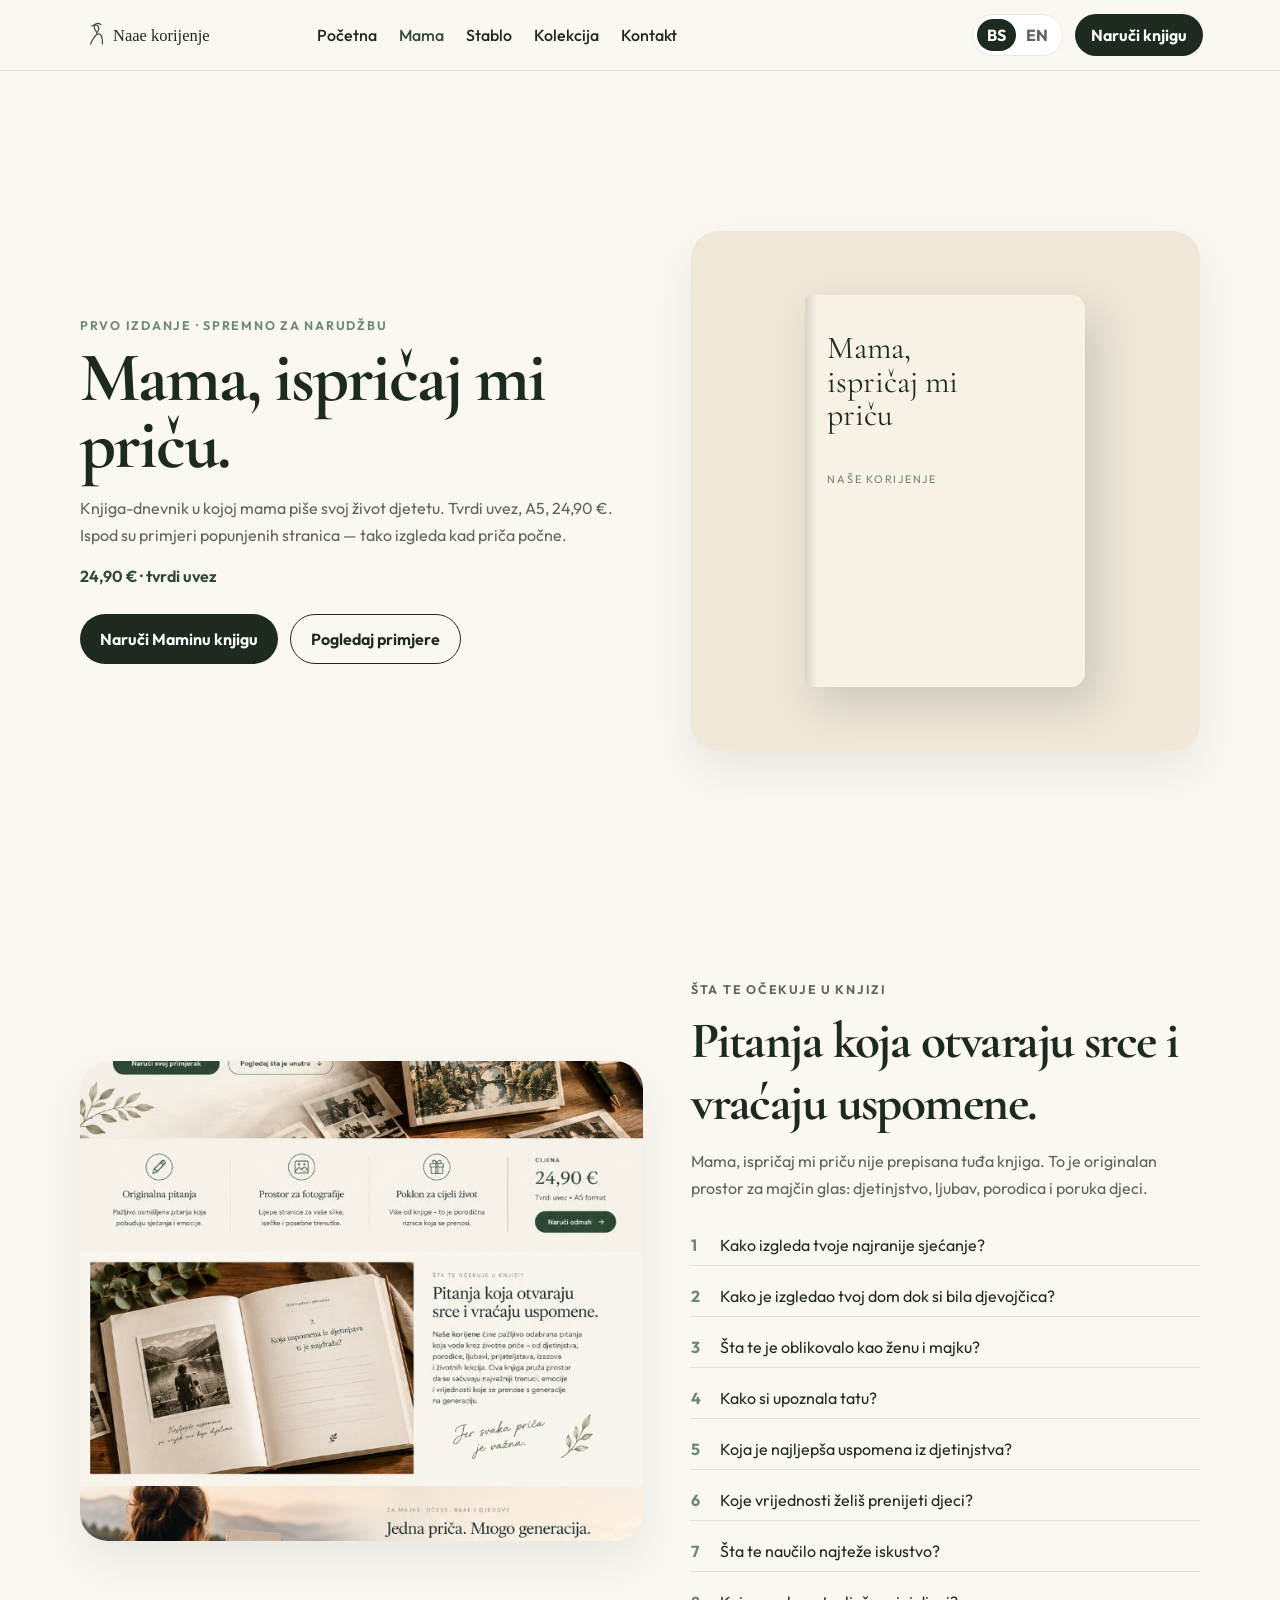
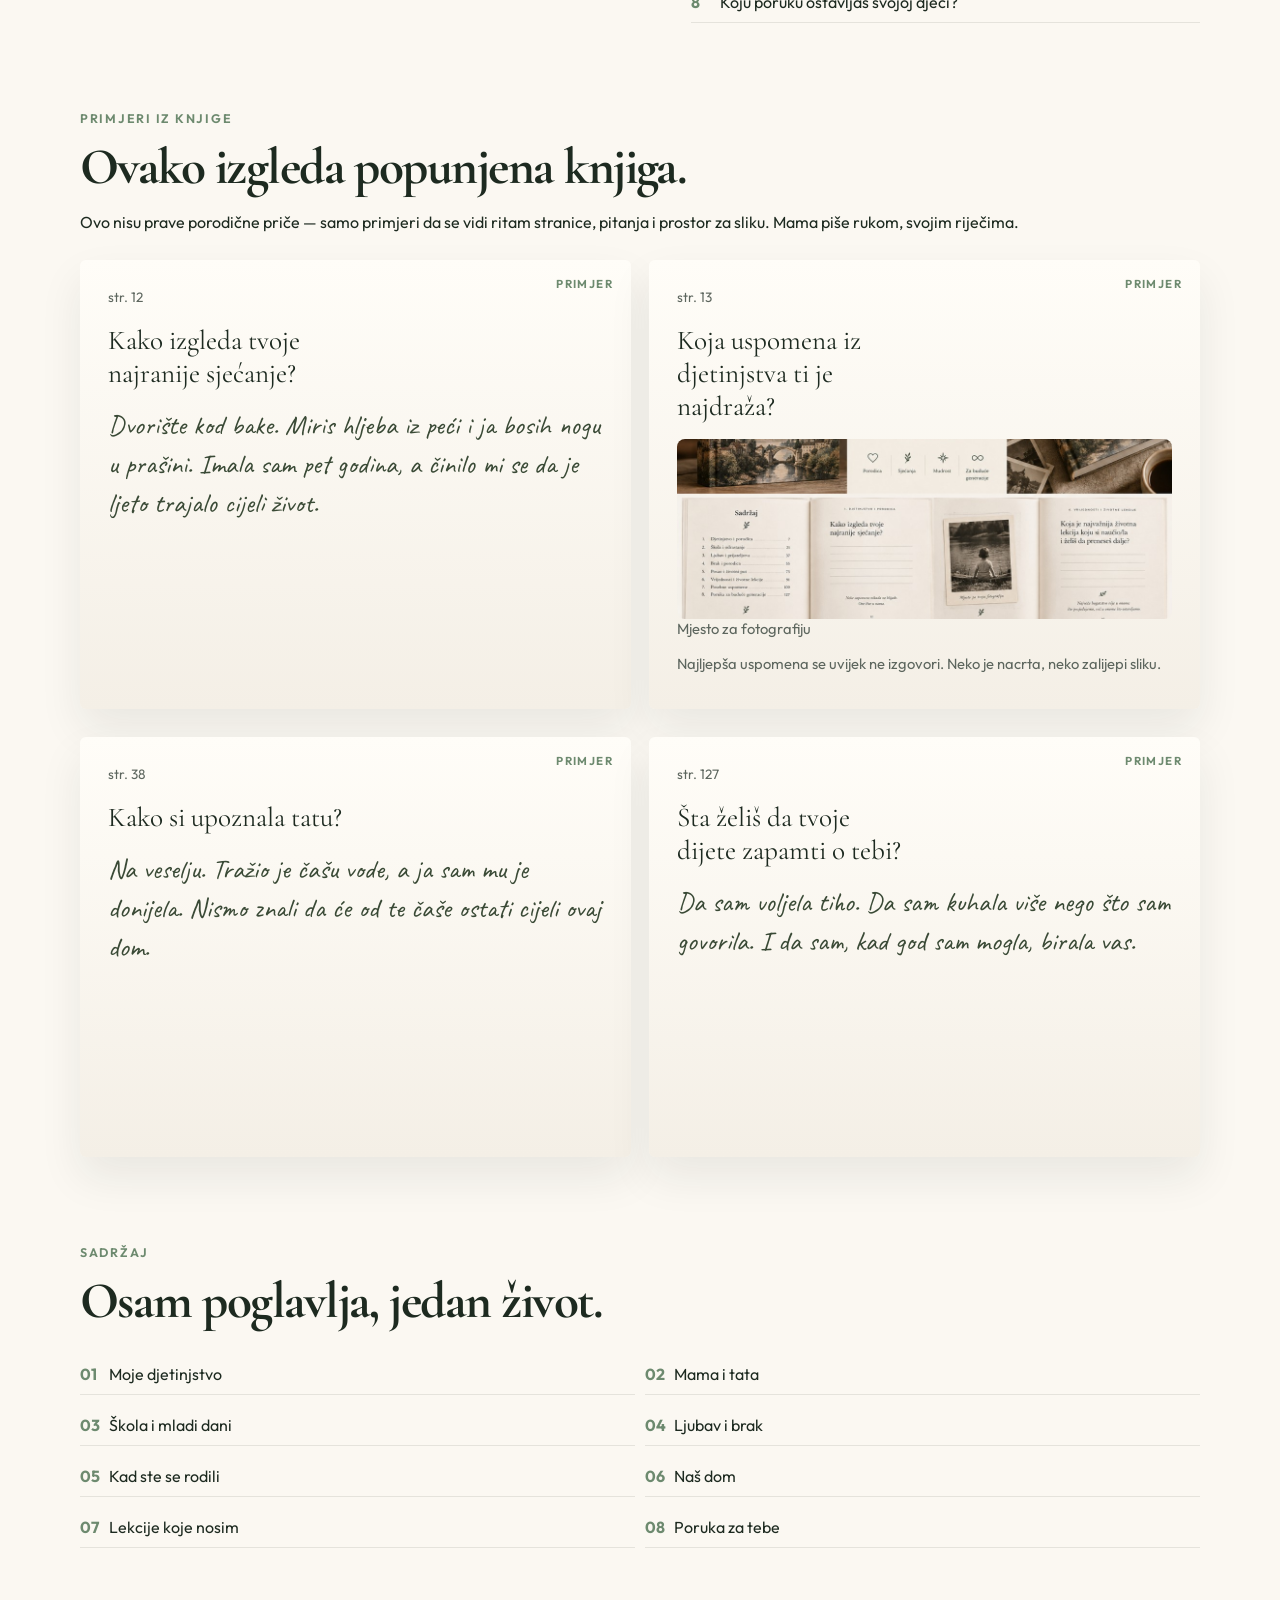
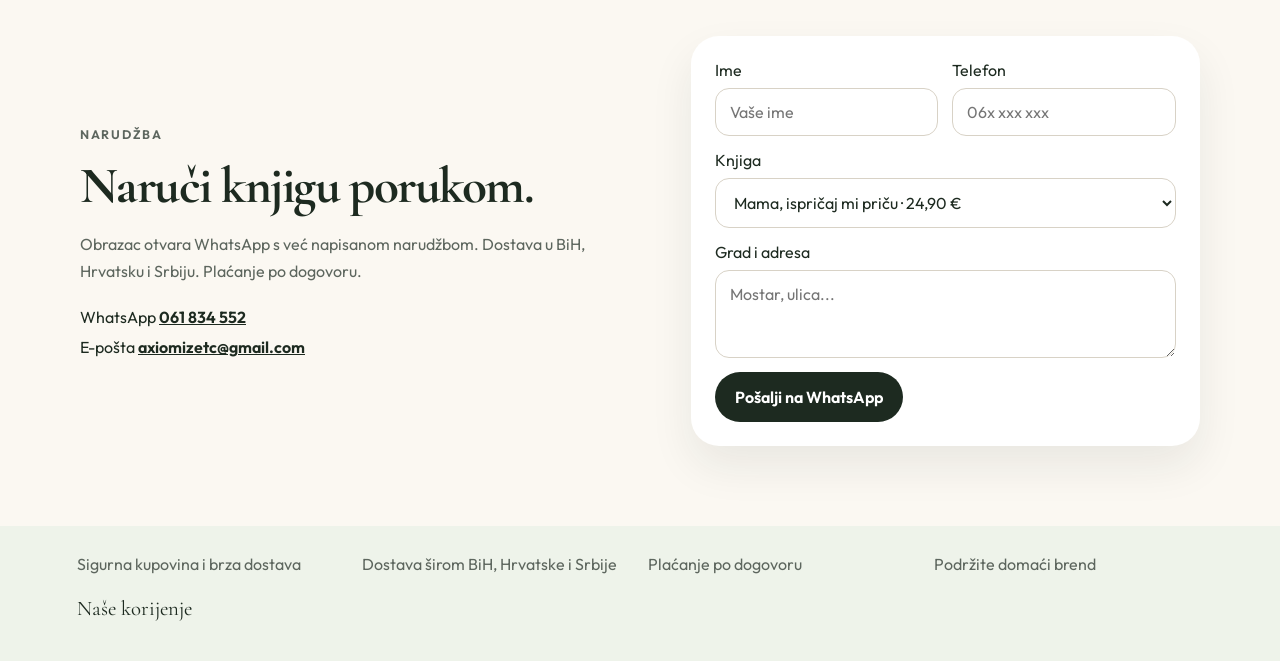
==== mama.html @ e1aee4b2 "Launch Mama first and add a downloadable family tree." ====
<!DOCTYPE html>
<html lang="bs">
  <head>
    <meta charset="utf-8" />
    <meta name="viewport" content="width=device-width, initial-scale=1" />
    <title>Mama, ispričaj mi priču | Naše korijenje</title>
    <meta
      name="description"
      content="Mama, ispričaj mi priču je prvo izdanje knjige Naše korijenje. Tvrdi uvez, A5, 24,90 €. Pogledajte primjere popunjenih stranica."
    />
    <meta name="theme-color" content="#2f4a34" />
    <link rel="icon" href="favicon.svg" type="image/svg+xml" />
    <link rel="preconnect" href="https://fonts.googleapis.com" />
    <link rel="preconnect" href="https://fonts.gstatic.com" crossorigin />
    <link
      href="https://fonts.googleapis.com/css2?family=Caveat:wght@500;600&family=Cormorant+Garamond:ital,wght@0,500;0,600;1,500&family=Outfit:wght@380;500;650&display=swap"
      rel="stylesheet"
    />
    <link rel="stylesheet" href="css/styles.css" />
  </head>
  <body>
    <a class="skip" href="#sadrzaj" data-i18n="skip">Preskoči na sadržaj</a>
    <header class="site-header">
      <a class="logo" href="index.html">
        <img src="images/logo.svg" alt="Naše korijenje" width="220" height="38" />
      </a>
      <button class="menu-toggle" type="button" aria-expanded="false" aria-controls="nav" data-i18n-aria="nav.menu" aria-label="Meni">
        <span></span><span></span>
      </button>
      <nav id="nav">
        <a href="index.html" data-i18n="nav.home">Početna</a>
        <a href="mama.html" aria-current="page" data-i18n="nav.mama">Mama</a>
        <a href="stablo.html" data-i18n="nav.tree">Stablo</a>
        <a href="index.html#kolekcija" data-i18n="nav.collection">Kolekcija</a>
        <a href="#kontakt" data-i18n="nav.contact">Kontakt</a>
      </nav>
      <div class="header-end">
        <div class="lang" role="group" aria-label="Language">
          <button type="button" data-lang="bs" aria-pressed="true">BS</button>
          <button type="button" data-lang="en" aria-pressed="false">EN</button>
        </div>
        <a class="header-cta" href="#kontakt" data-i18n="nav.order">Naruči knjigu</a>
      </div>
    </header>

    <main id="sadrzaj">
      <section class="hero mama-hero" id="vrh">
        <div class="hero-copy">
          <p class="eyebrow" data-i18n="mama.kicker">Prvo izdanje · Spremno za narudžbu</p>
          <h1 data-i18n="mama.title">Mama, ispričaj mi priču.</h1>
          <p class="lead" data-i18n="mama.lead">
            Knjiga-dnevnik u kojoj mama piše svoj život djetetu. Tvrdi uvez, A5, 24,90 €. Ispod su primjeri popunjenih stranica — tako izgleda kad priča počne.
          </p>
          <p class="mama-badge" data-i18n="mama.badge">24,90 € · tvrdi uvez</p>
          <div class="actions">
            <a class="btn btn-dark" href="#kontakt" data-i18n="mama.cta">Naruči Maminu knjigu</a>
            <a class="btn btn-line" href="#primjeri" data-i18n="mama.examples">Pogledaj primjere</a>
          </div>
        </div>
        <figure class="hero-photo mama-cover">
          <div class="cover-book" aria-hidden="true">
            <p>Mama,</p>
            <p>ispričaj mi</p>
            <p>priču</p>
            <span>Naše korijenje</span>
          </div>
        </figure>
      </section>

      <section class="inside" id="knjiga">
        <figure>
          <img src="images/stranica.jpg" alt="Otvorene stranice knjige Mama, ispričaj mi priču" />
        </figure>
        <div>
          <p class="eyebrow" data-i18n="inside.kicker">Šta te očekuje u knjizi</p>
          <h2 data-i18n="inside.title">Pitanja koja otvaraju srce i vraćaju uspomene.</h2>
          <p data-i18n="inside.text">
            Mama, ispričaj mi priču nije prepisana tuđa knjiga. To je originalan prostor za majčin glas: djetinjstvo, ljubav, porodica i poruka djeci.
          </p>
          <ol class="questions">
            <li data-i18n="q.1">Kako izgleda tvoje najranije sjećanje?</li>
            <li data-i18n="q.2">Kako je izgledao tvoj dom dok si bila djevojčica?</li>
            <li data-i18n="q.3">Šta te je oblikovalo kao ženu i majku?</li>
            <li data-i18n="q.4">Kako si upoznala tatu?</li>
            <li data-i18n="q.5">Koja je najljepša uspomena iz djetinjstva?</li>
            <li data-i18n="q.6">Koje vrijednosti želiš prenijeti djeci?</li>
            <li data-i18n="q.7">Šta te naučilo najteže iskustvo?</li>
            <li data-i18n="q.8">Koju poruku ostavljaš svojoj djeci?</li>
          </ol>
        </div>
      </section>

      <section class="examples" id="primjeri">
        <div class="section-head">
          <p class="eyebrow" data-i18n="ex.kicker">Primjeri iz knjige</p>
          <h2 data-i18n="ex.title">Ovako izgleda popunjena knjiga.</h2>
          <p data-i18n="ex.text">
            Ovo nisu prave porodične priče — samo primjeri da se vidi ritam stranice, pitanja i prostor za sliku. Mama piše rukom, svojim riječima.
          </p>
        </div>

        <div class="spread">
          <article class="page">
            <p class="page-flag" data-i18n="ex.sample">Primjer</p>
            <p class="page-no"><span data-i18n="ex.pg">str.</span> 12</p>
            <p class="page-q" data-i18n="ex.q1">Kako izgleda tvoje najranije sjećanje?</p>
            <p class="page-hand" data-i18n="ex.a1">
              Dvorište kod bake. Miris hljeba iz peći i ja bosih nogu u prašini. Imala sam pet godina, a činilo mi se da je ljeto trajalo cijeli život.
            </p>
          </article>
          <article class="page page-photo">
            <p class="page-flag" data-i18n="ex.sample">Primjer</p>
            <p class="page-no"><span data-i18n="ex.pg">str.</span> 13</p>
            <p class="page-q" data-i18n="ex.q2">Koja uspomena iz djetinjstva ti je najdraža?</p>
            <figure>
              <img src="images/mockup.jpg" alt="Primjer stranice za fotografiju" />
              <figcaption data-i18n="ex.cap2">Mjesto za fotografiju</figcaption>
            </figure>
            <p class="page-note" data-i18n="ex.note2">Najljepša uspomena se uvijek ne izgovori. Neko je nacrta, neko zalijepi sliku.</p>
          </article>
        </div>

        <div class="spread">
          <article class="page">
            <p class="page-flag" data-i18n="ex.sample">Primjer</p>
            <p class="page-no"><span data-i18n="ex.pg">str.</span> 38</p>
            <p class="page-q" data-i18n="ex.q3">Kako si upoznala tatu?</p>
            <p class="page-hand" data-i18n="ex.a3">
              Na veselju. Tražio je čašu vode, a ja sam mu je donijela. Nismo znali da će od te čaše ostati cijeli ovaj dom.
            </p>
          </article>
          <article class="page">
            <p class="page-flag" data-i18n="ex.sample">Primjer</p>
            <p class="page-no"><span data-i18n="ex.pg">str.</span> 127</p>
            <p class="page-q" data-i18n="ex.q4">Šta želiš da tvoje dijete zapamti o tebi?</p>
            <p class="page-hand" data-i18n="ex.a4">
              Da sam voljela tiho. Da sam kuhala više nego što sam govorila. I da sam, kad god sam mogla, birala vas.
            </p>
          </article>
        </div>
      </section>

      <section class="chapters">
        <p class="eyebrow" data-i18n="ch.kicker">Sadržaj</p>
        <h2 data-i18n="ch.title">Osam poglavlja, jedan život.</h2>
        <ol>
          <li data-i18n="ch.1">Moje djetinjstvo</li>
          <li data-i18n="ch.2">Mama i tata</li>
          <li data-i18n="ch.3">Škola i mladi dani</li>
          <li data-i18n="ch.4">Ljubav i brak</li>
          <li data-i18n="ch.5">Kad ste se rodili</li>
          <li data-i18n="ch.6">Naš dom</li>
          <li data-i18n="ch.7">Lekcije koje nosim</li>
          <li data-i18n="ch.8">Poruka za tebe</li>
        </ol>
      </section>

      <section class="contact" id="kontakt">
        <div>
          <p class="eyebrow" data-i18n="contact.kicker">Narudžba</p>
          <h2 data-i18n="contact.title">Naruči knjigu porukom.</h2>
          <p data-i18n="contact.text">
            Obrazac otvara WhatsApp s već napisanom narudžbom. Dostava u BiH, Hrvatsku i Srbiju. Plaćanje po dogovoru.
          </p>
          <ul>
            <li>WhatsApp <a href="https://wa.me/38761834552" target="_blank" rel="noopener noreferrer">061 834 552</a></li>
            <li>E-pošta <a href="mailto:axiomizetc@gmail.com">axiomizetc@gmail.com</a></li>
          </ul>
        </div>
        <form class="order-form" id="order-form" novalidate>
          <label>
            <span data-i18n="form.name">Ime</span>
            <input name="name" type="text" autocomplete="name" required data-i18n-placeholder="form.namePh" placeholder="Vaše ime" />
          </label>
          <label>
            <span data-i18n="form.phone">Telefon</span>
            <input name="phone" type="tel" autocomplete="tel" required data-i18n-placeholder="form.phonePh" placeholder="06x xxx xxx" />
          </label>
          <label class="full">
            <span data-i18n="form.book">Knjiga</span>
            <select name="book">
              <option value="mama" selected data-i18n="form.mama">Mama, ispričaj mi priču · 24,90 €</option>
            </select>
          </label>
          <label class="full">
            <span data-i18n="form.city">Grad i adresa</span>
            <textarea name="message" rows="3" data-i18n-placeholder="form.cityPh" placeholder="Mostar, ulica..."></textarea>
          </label>
          <div class="full form-footer">
            <button class="btn btn-dark" type="submit" data-i18n="form.submit">Pošalji na WhatsApp</button>
            <p class="form-status" id="form-status" role="status"></p>
          </div>
        </form>
      </section>
    </main>

    <footer>
      <div class="foot-grid">
        <p data-i18n="foot.1">Sigurna kupovina i brza dostava</p>
        <p data-i18n="foot.2">Dostava širom BiH, Hrvatske i Srbije</p>
        <p data-i18n="foot.3">Plaćanje po dogovoru</p>
        <p data-i18n="foot.4">Podržite domaći brend</p>
      </div>
      <p>Naše korijenje</p>
    </footer>
    <script src="js/i18n.js"></script>
    <script src="js/main.js"></script>
  </body>
</html>
---- css/styles.css ----
:root {
  --ink: #1d2a20;
  --muted: #5d665e;
  --green: #2f4a34;
  --leaf: #6d8a6f;
  --cream: #f6f1e8;
  --paper: #fffdf8;
  --line: rgba(29, 42, 32, 0.1);
  --shadow: 0 20px 44px rgba(29, 42, 32, 0.08);
}

* { box-sizing: border-box; }
html { scroll-behavior: smooth; }
body {
  margin: 0;
  color: var(--ink);
  font-family: Outfit, system-ui, sans-serif;
  background: #fbf8f2;
}
img { max-width: 100%; display: block; }
a { color: inherit; }
h1, h2, h3 { font-family: "Cormorant Garamond", Georgia, serif; margin: 0; letter-spacing: -0.03em; }
p { margin: 0; }

.skip {
  position: absolute;
  left: 16px;
  top: -48px;
  z-index: 50;
  padding: 10px 14px;
  background: var(--ink);
  color: #fff;
}
.skip:focus { top: 12px; }

.site-header {
  position: sticky;
  top: 0;
  z-index: 40;
  display: flex;
  align-items: center;
  gap: 18px;
  padding: 14px 6vw;
  background: rgba(251, 248, 242, 0.96);
  border-bottom: 1px solid var(--line);
}
.logo img { height: 36px; width: auto; }
#nav { display: flex; gap: 22px; margin-left: 12px; }
#nav a { text-decoration: none; font-weight: 500; }
#nav a:hover, #nav a[aria-current="page"] { color: var(--green); }
.header-end { margin-left: auto; display: flex; align-items: center; gap: 12px; }
.lang { display: flex; padding: 4px; border-radius: 999px; background: #fff; border: 1px solid var(--line); }
.lang button {
  border: 0;
  background: transparent;
  font: inherit;
  font-weight: 700;
  padding: 6px 10px;
  border-radius: 999px;
  cursor: pointer;
  color: var(--muted);
}
.lang button[aria-pressed="true"] { background: var(--ink); color: #fff; }
.header-cta, .btn {
  text-decoration: none;
  border: 0;
  cursor: pointer;
  font: inherit;
  font-weight: 650;
}
.header-cta, .btn-dark {
  padding: 11px 16px;
  border-radius: 999px;
  background: var(--ink);
  color: #fff;
}
.menu-toggle {
  display: none;
  margin-left: auto;
  width: 44px;
  height: 44px;
  border: 0;
  border-radius: 12px;
  background: #fff;
  cursor: pointer;
}
.menu-toggle span { display: block; width: 16px; height: 2px; margin: 5px auto; background: var(--ink); }

.hero, .inside, .gift, .contact, .collection, .chapters {
  width: min(1120px, calc(100% - 40px));
  margin: 0 auto;
}
.hero, .inside, .gift, .contact {
  display: grid;
  grid-template-columns: 1.05fr 0.95fr;
  gap: 48px;
  align-items: center;
}
.hero { min-height: calc(100vh - 80px); padding: 40px 0 20px; }
.eyebrow {
  color: var(--leaf);
  font-size: 0.78rem;
  letter-spacing: 0.14em;
  text-transform: uppercase;
  font-weight: 650;
}
h1 { font-size: clamp(2.6rem, 5.5vw, 4.8rem); line-height: 0.95; margin-top: 12px; }
.lead, .inside p, .gift p, .contact p, .collection p, .features p { color: var(--muted); line-height: 1.7; }
.lead { margin-top: 16px; max-width: 34rem; }
.actions { display: flex; flex-wrap: wrap; gap: 12px; margin-top: 28px; }
.btn {
  display: inline-flex;
  align-items: center;
  justify-content: center;
  min-height: 50px;
  padding: 0 20px;
  border-radius: 999px;
}
.btn-line { background: transparent; border: 1px solid var(--ink); }

.hero-photo, .inside figure, .gift figure { margin: 0; overflow: hidden; border-radius: 28px; box-shadow: var(--shadow); }
.hero-photo img, .inside img, .gift img { width: 100%; height: 520px; object-fit: cover; }
.hero-photo img { object-position: 86% 10%; }
.inside img { object-position: 50% 58%; height: 480px; }
.gift img { object-position: 88% 92%; height: 420px; }

.features {
  width: min(1120px, calc(100% - 40px));
  margin: 20px auto 0;
  display: grid;
  grid-template-columns: repeat(4, 1fr);
  gap: 18px;
}
.features article { padding: 8px 4px 24px; }
.features span { display: block; margin-bottom: 10px; color: var(--green); }
.price-card {
  background: #fff;
  border-radius: 24px;
  padding: 22px !important;
  box-shadow: var(--shadow);
}
.price-card strong { display: block; font-size: 2rem; margin: 6px 0; }
.price-card .btn { margin-top: 14px; width: 100%; }

.inside, .chapters, .gift, .collection, .contact { margin-top: 88px; }
h2 { font-size: clamp(2rem, 4vw, 3.3rem); margin: 10px 0 14px; }
.questions, .chapters ol { margin: 22px 0 0; padding: 0; list-style: none; display: grid; gap: 10px; }
.questions li, .chapters li { padding: 10px 0 10px 1.8rem; position: relative; border-bottom: 1px solid var(--line); }
.questions li::before, .chapters li::before {
  position: absolute;
  left: 0;
  color: var(--leaf);
  font-weight: 700;
}
.questions li:nth-child(1)::before { content: "1"; }
.questions li:nth-child(2)::before { content: "2"; }
.questions li:nth-child(3)::before { content: "3"; }
.questions li:nth-child(4)::before { content: "4"; }
.questions li:nth-child(5)::before { content: "5"; }
.questions li:nth-child(6)::before { content: "6"; }
.questions li:nth-child(7)::before { content: "7"; }
.questions li:nth-child(8)::before { content: "8"; }
.chapters ol { grid-template-columns: 1fr 1fr; }
.chapters li:nth-child(1)::before { content: "01"; }
.chapters li:nth-child(2)::before { content: "02"; }
.chapters li:nth-child(3)::before { content: "03"; }
.chapters li:nth-child(4)::before { content: "04"; }
.chapters li:nth-child(5)::before { content: "05"; }
.chapters li:nth-child(6)::before { content: "06"; }
.chapters li:nth-child(7)::before { content: "07"; }
.chapters li:nth-child(8)::before { content: "08"; }

.col-grid { display: grid; grid-template-columns: repeat(3, 1fr); gap: 18px; margin-top: 28px; }
.col-grid article { background: #fff; border-radius: 24px; padding: 18px; box-shadow: var(--shadow); }
.cover {
  height: 280px;
  border-radius: 18px;
  display: grid;
  place-items: center;
  text-align: center;
  font-family: "Cormorant Garamond", Georgia, serif;
  font-size: 1.6rem;
  margin-bottom: 14px;
}
.cover.cream { background: #f3eee4; }
.cover.olive { background: #5b6b56; color: #fff; }
.cover.linen {
  background:
    linear-gradient(180deg, rgba(255,255,255,0.2), rgba(47,74,52,0.08)),
    #eadfce;
}
.col-grid h3 { font-size: 1.4rem; margin-bottom: 6px; }
.col-grid a { display: inline-block; margin-top: 10px; font-weight: 650; color: var(--green); }
.col-grid .featured { outline: 2px solid rgba(47, 74, 52, 0.18); }

.contact ul { list-style: none; margin: 22px 0 0; padding: 0; display: grid; gap: 10px; }
.contact a { font-weight: 650; }
.order-form {
  display: grid;
  grid-template-columns: 1fr 1fr;
  gap: 14px;
  background: #fff;
  border-radius: 28px;
  padding: 24px;
  box-shadow: var(--shadow);
}
.order-form label, .full { display: grid; gap: 8px; }
.full { grid-column: 1 / -1; }
input, select, textarea {
  width: 100%;
  border: 1px solid #d8d2c6;
  border-radius: 14px;
  background: #fff;
  color: var(--ink);
  font: inherit;
  padding: 13px 14px;
}
input:focus, select:focus, textarea:focus {
  outline: 3px solid rgba(47, 74, 52, 0.18);
  border-color: var(--green);
}
.form-footer { display: flex; align-items: center; gap: 12px; }
.form-status { margin: 0; color: var(--green); font-weight: 650; }

footer { margin-top: 80px; padding: 28px 6vw 40px; background: #eef3ea; }
.foot-grid { display: grid; grid-template-columns: repeat(4, 1fr); gap: 16px; color: var(--muted); }
footer > p { margin-top: 22px; font-family: "Cormorant Garamond", Georgia, serif; font-size: 1.3rem; }

.mama-badge {
  margin-top: 16px;
  color: var(--green);
  font-weight: 650;
}
.mama-cover { background: #efe7d8; min-height: 520px; display: grid; place-items: center; }
.cover-book {
  width: min(280px, 70%);
  aspect-ratio: 3 / 4.2;
  padding: 36px 22px;
  border-radius: 6px 14px 14px 6px;
  background:
    linear-gradient(90deg, rgba(93, 74, 52, 0.18), transparent 12px),
    #f7f1e6;
  box-shadow: 12px 18px 40px rgba(29, 42, 32, 0.16);
  color: var(--ink);
}
.cover-book p {
  font-family: "Cormorant Garamond", Georgia, serif;
  font-size: 2rem;
  line-height: 1.05;
}
.cover-book span {
  display: block;
  margin-top: 40px;
  letter-spacing: 0.16em;
  text-transform: uppercase;
  font-size: 0.68rem;
  color: var(--leaf);
}

.examples { width: min(1120px, calc(100% - 40px)); margin: 88px auto 0; }
.spread {
  display: grid;
  grid-template-columns: 1fr 1fr;
  gap: 18px;
  margin-top: 28px;
}
.page {
  position: relative;
  min-height: 420px;
  padding: 28px 28px 36px;
  border-radius: 6px;
  background:
    linear-gradient(180deg, #fffdf8, #f4efe6);
  box-shadow: var(--shadow);
}
.page-flag {
  position: absolute;
  top: 16px;
  right: 18px;
  font-size: 0.72rem;
  letter-spacing: 0.12em;
  text-transform: uppercase;
  color: var(--leaf);
  font-weight: 650;
}
.page-no { color: var(--muted); font-size: 0.85rem; }
.page-q {
  font-family: "Cormorant Garamond", Georgia, serif;
  font-size: 1.7rem;
  margin: 18px 0 16px;
  max-width: 18ch;
}
.page-hand {
  font-family: Caveat, "Segoe Script", cursive;
  font-size: 1.7rem;
  line-height: 1.45;
  color: #3a4a36;
}
.page-photo figure { margin: 16px 0; }
.page-photo img { height: 180px; width: 100%; object-fit: cover; border-radius: 8px; }
.page-photo figcaption, .page-note { color: var(--muted); font-size: 0.92rem; }

.tree-page { width: min(1280px, calc(100% - 40px)); margin: 0 auto 80px; }
.tree-intro { padding: 36px 0 10px; max-width: 40rem; }
.tree-work {
  display: grid;
  grid-template-columns: 320px 1fr;
  gap: 24px;
  align-items: start;
  margin-top: 20px;
}
.tree-form {
  position: sticky;
  top: 88px;
  background: #fff;
  border-radius: 24px;
  padding: 20px;
  box-shadow: var(--shadow);
  display: grid;
  gap: 12px;
}
.form-kicker { font-weight: 650; color: var(--green); }
#tree-fields { display: grid; gap: 10px; }
.child-row { display: flex; gap: 8px; }
.tree-actions, .tree-downloads { display: flex; flex-wrap: wrap; gap: 8px; }
.btn-quiet {
  border: 0;
  background: transparent;
  color: var(--muted);
  font: inherit;
  font-weight: 650;
  cursor: pointer;
  padding: 8px 4px;
}
.tree-scroll { overflow-x: auto; padding-bottom: 8px; }
.tree-art {
  width: 1200px;
  min-height: 900px;
  padding: 28px 32px 20px;
  border-radius: 28px;
  background:
    radial-gradient(circle at 50% 20%, #fffaf1, #f3eee4 70%);
  box-shadow: var(--shadow);
  color: var(--ink);
}
.tree-brand {
  text-align: center;
  letter-spacing: 0.18em;
  text-transform: uppercase;
  font-size: 0.72rem;
  color: var(--leaf);
  font-weight: 650;
}
.tree-art h2 {
  text-align: center;
  font-size: 3rem;
  margin: 6px 0 8px;
}
.tree-stage { position: relative; height: 760px; }
.tree-bg { position: absolute; inset: 0; width: 100%; height: 100%; }
.gen {
  position: relative;
  z-index: 2;
  display: flex;
  justify-content: space-around;
  align-items: center;
  height: 170px;
}
.pair { display: flex; gap: 16px; }
.leaf-card {
  min-width: 150px;
  max-width: 200px;
  padding: 12px 14px 14px;
  border-radius: 18px;
  background: rgba(255, 253, 248, 0.92);
  border: 1px solid rgba(196, 163, 90, 0.45);
  box-shadow: 0 10px 24px rgba(29, 42, 32, 0.08);
  text-align: center;
}
.leaf-card span {
  display: block;
  font-size: 0.7rem;
  letter-spacing: 0.08em;
  text-transform: uppercase;
  color: var(--leaf);
  font-weight: 650;
}
.leaf-card strong {
  display: block;
  margin-top: 6px;
  font-family: "Cormorant Garamond", Georgia, serif;
  font-size: 1.45rem;
  font-weight: 600;
}
.leaf-card.is-empty strong { color: #b7b1a6; font-style: italic; }
.leaf-lg { min-width: 180px; }
.leaf-hero {
  min-width: 200px;
  background: #2f4a34;
  color: #fff;
  border-color: #2f4a34;
}
.leaf-hero span { color: #d7e3d4; }
.leaf-hero strong { color: #fff; }
.leaf-hero.is-empty strong { color: #9eae9b; }
.gen-c { height: 150px; gap: 12px; flex-wrap: wrap; }
.tree-foot {
  text-align: center;
  color: var(--muted);
  font-size: 0.85rem;
  margin-top: 8px;
}

@media (max-width: 900px) {
  .hero, .inside, .gift, .contact, .features, .col-grid, .chapters ol, .order-form, .foot-grid, .spread, .tree-work {
    grid-template-columns: 1fr;
  }
  .tree-form { position: static; }
  .mama-cover { min-height: 360px; }
  .hero-photo img, .inside img, .gift img { height: 300px; }
  h1 { font-size: 2.5rem; }
  .menu-toggle { display: block; }
  #nav {
    display: none;
    position: absolute;
    top: 72px;
    left: 16px;
    right: 16px;
    flex-direction: column;
    padding: 16px;
    background: #fff;
    border-radius: 16px;
    box-shadow: var(--shadow);
  }
  .site-header.is-open #nav { display: flex; }
  .header-cta { display: none; }
}
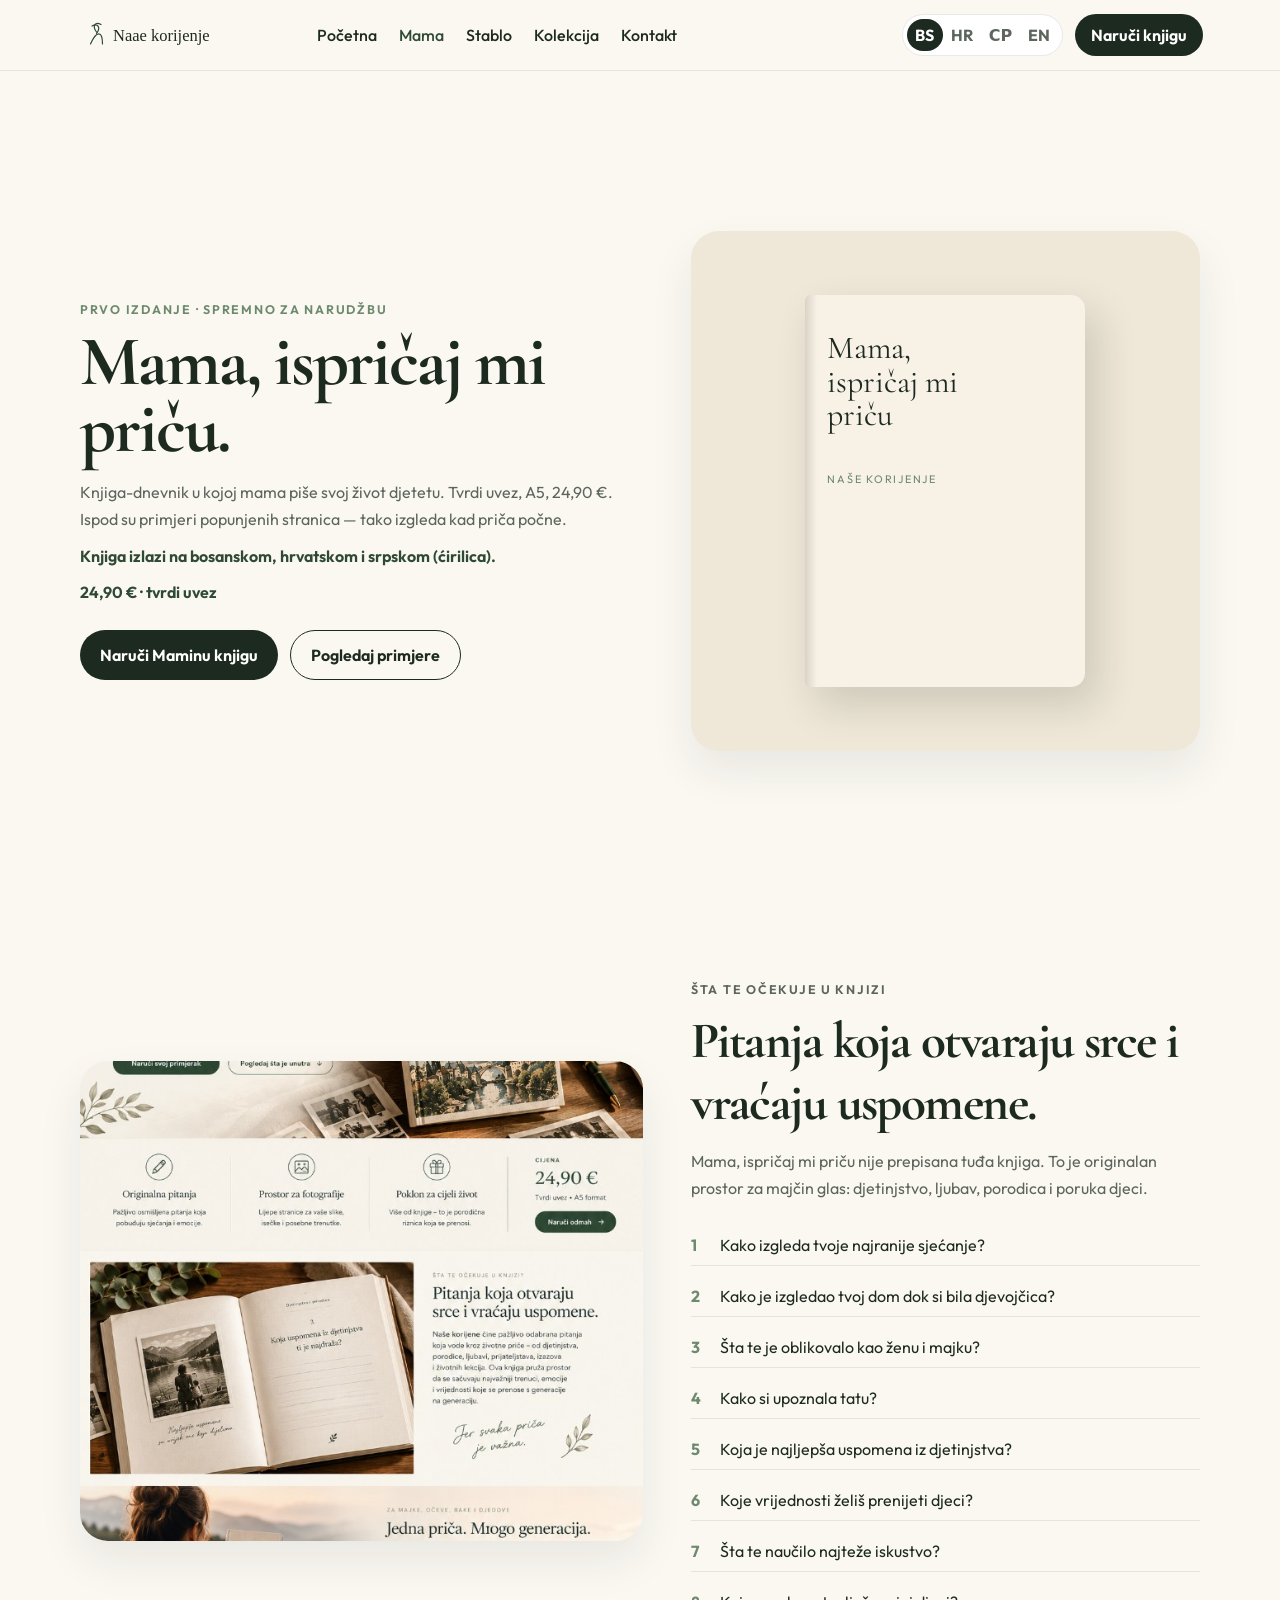
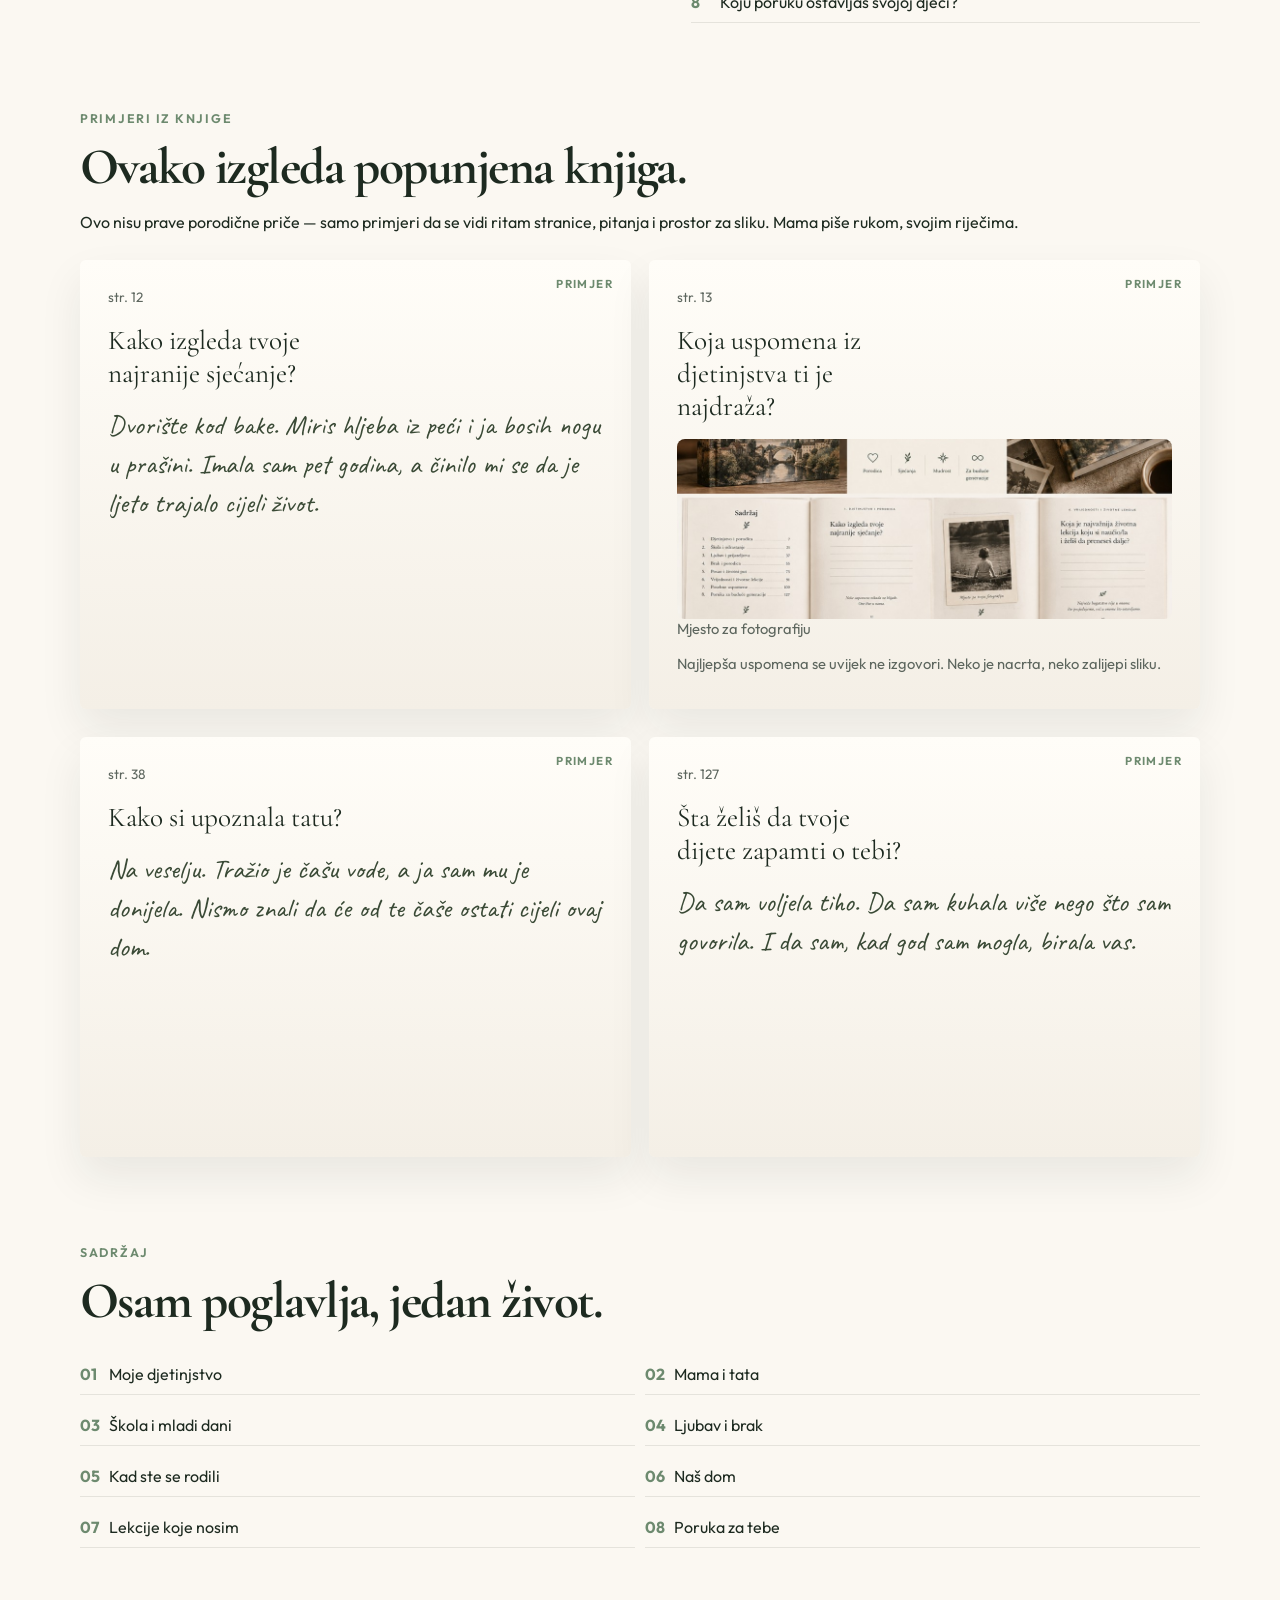
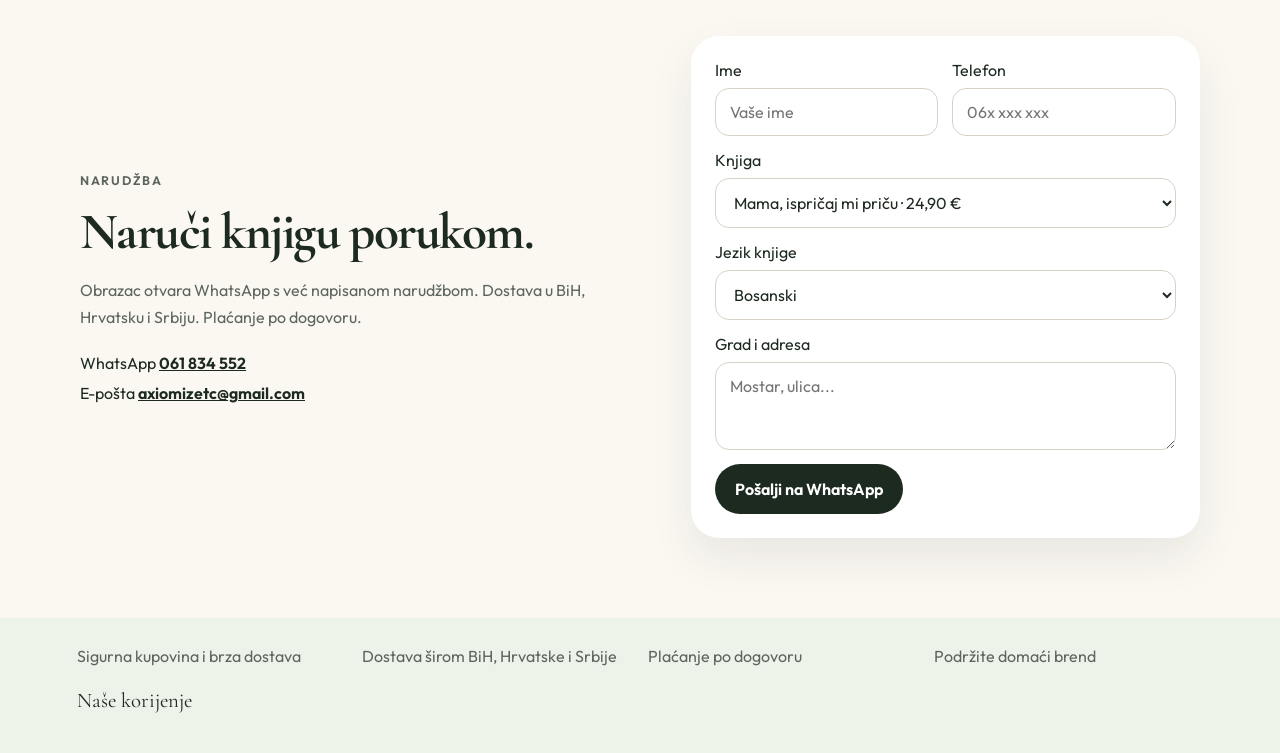
==== commit 16996ca0: "Add Croatian, Serbian Cyrillic, and book-language editions." ====
--- a/mama.html
+++ b/mama.html
@@ -35,8 +35,10 @@
         <a href="#kontakt" data-i18n="nav.contact">Kontakt</a>
       </nav>
       <div class="header-end">
-        <div class="lang" role="group" aria-label="Language">
+        <div class="lang" role="group" aria-label="Jezik">
           <button type="button" data-lang="bs" aria-pressed="true">BS</button>
+          <button type="button" data-lang="hr" aria-pressed="false">HR</button>
+          <button type="button" data-lang="sr" aria-pressed="false">СР</button>
           <button type="button" data-lang="en" aria-pressed="false">EN</button>
         </div>
         <a class="header-cta" href="#kontakt" data-i18n="nav.order">Naruči knjigu</a>
@@ -51,6 +53,7 @@
           <p class="lead" data-i18n="mama.lead">
             Knjiga-dnevnik u kojoj mama piše svoj život djetetu. Tvrdi uvez, A5, 24,90 €. Ispod su primjeri popunjenih stranica — tako izgleda kad priča počne.
           </p>
+          <p class="langs-note" data-i18n="hero.langs">Knjiga izlazi na bosanskom, hrvatskom i srpskom (ćirilica).</p>
           <p class="mama-badge" data-i18n="mama.badge">24,90 € · tvrdi uvez</p>
           <div class="actions">
             <a class="btn btn-dark" href="#kontakt" data-i18n="mama.cta">Naruči Maminu knjigu</a>
@@ -59,9 +62,9 @@
         </div>
         <figure class="hero-photo mama-cover">
           <div class="cover-book" aria-hidden="true">
-            <p>Mama,</p>
-            <p>ispričaj mi</p>
-            <p>priču</p>
+            <p data-i18n="mama.cover1">Mama,</p>
+            <p data-i18n="mama.cover2">ispričaj mi</p>
+            <p data-i18n="mama.cover3">priču</p>
             <span>Naše korijenje</span>
           </div>
         </figure>
@@ -183,6 +186,14 @@
             </select>
           </label>
           <label class="full">
+            <span data-i18n="form.edition">Jezik knjige</span>
+            <select name="edition">
+              <option value="bs" selected data-i18n="form.edition.bs">Bosanski</option>
+              <option value="hr" data-i18n="form.edition.hr">Hrvatski</option>
+              <option value="sr" data-i18n="form.edition.sr">Srpski (ćirilica)</option>
+            </select>
+          </label>
+          <label class="full">
             <span data-i18n="form.city">Grad i adresa</span>
             <textarea name="message" rows="3" data-i18n-placeholder="form.cityPh" placeholder="Mostar, ulica..."></textarea>
           </label>
--- a/css/styles.css
+++ b/css/styles.css
@@ -55,11 +55,13 @@
   background: transparent;
   font: inherit;
   font-weight: 700;
-  padding: 6px 10px;
+  padding: 6px 8px;
+  min-width: 36px;
   border-radius: 999px;
   cursor: pointer;
   color: var(--muted);
 }
+.langs-note { margin-top: 12px; color: var(--green); font-weight: 650; }
 .lang button[aria-pressed="true"] { background: var(--ink); color: #fff; }
 .header-cta, .btn {
   text-decoration: none;
@@ -434,4 +436,5 @@
   }
   .site-header.is-open #nav { display: flex; }
   .header-cta { display: none; }
-}
+  .lang button { padding: 6px 6px; min-width: 32px; font-size: 0.78rem; }
+}
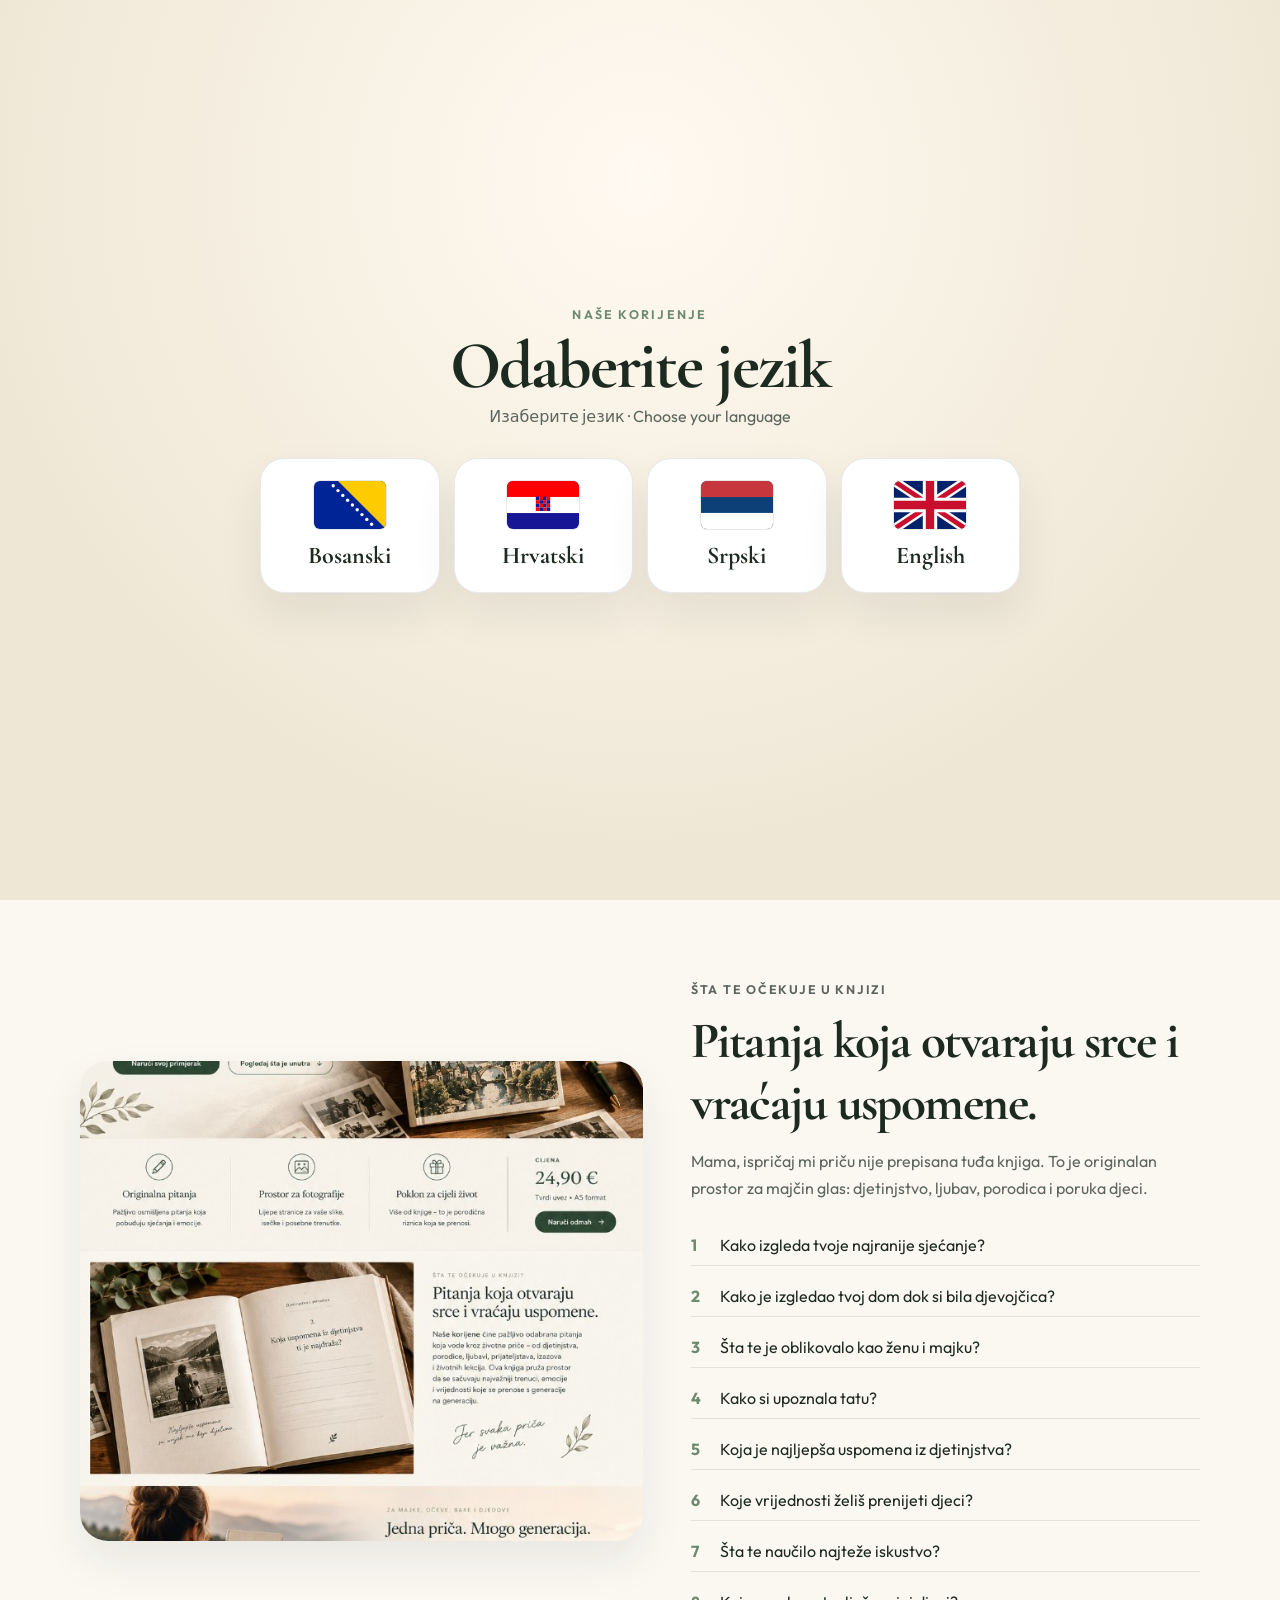
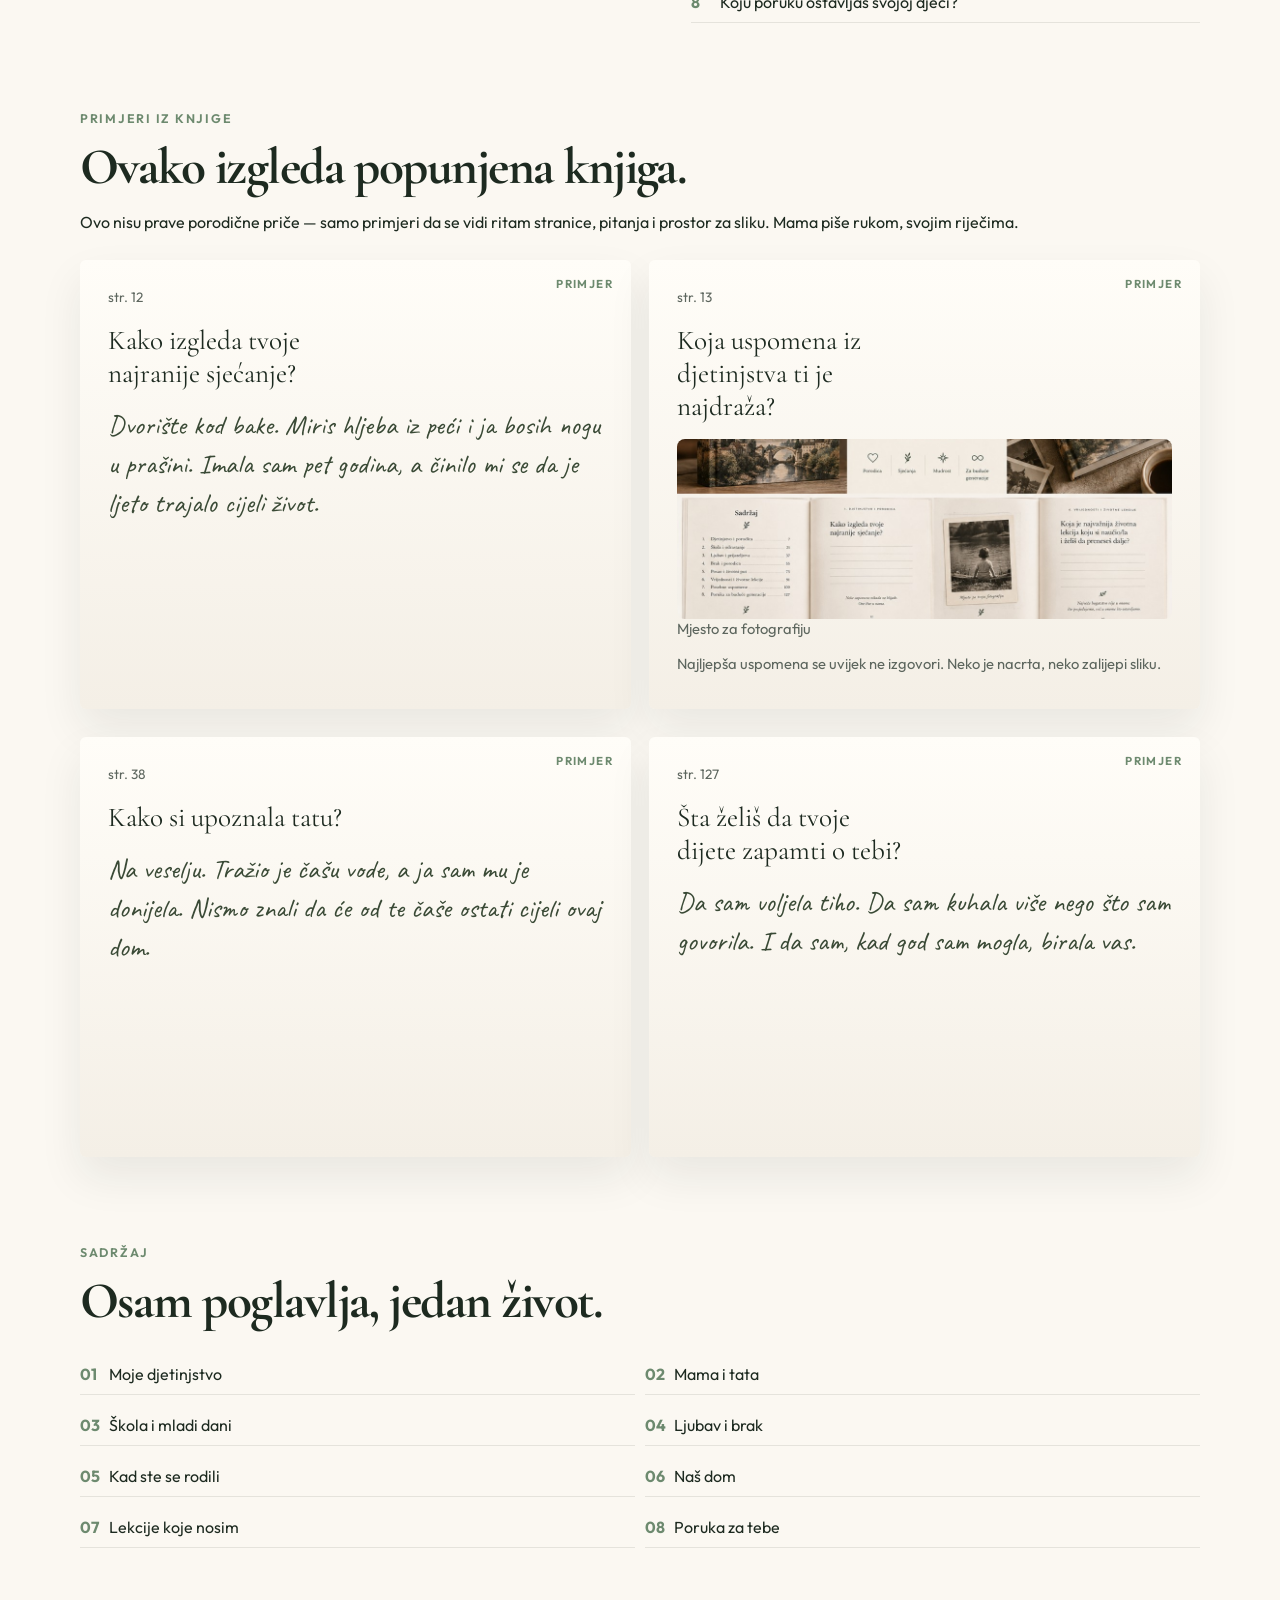
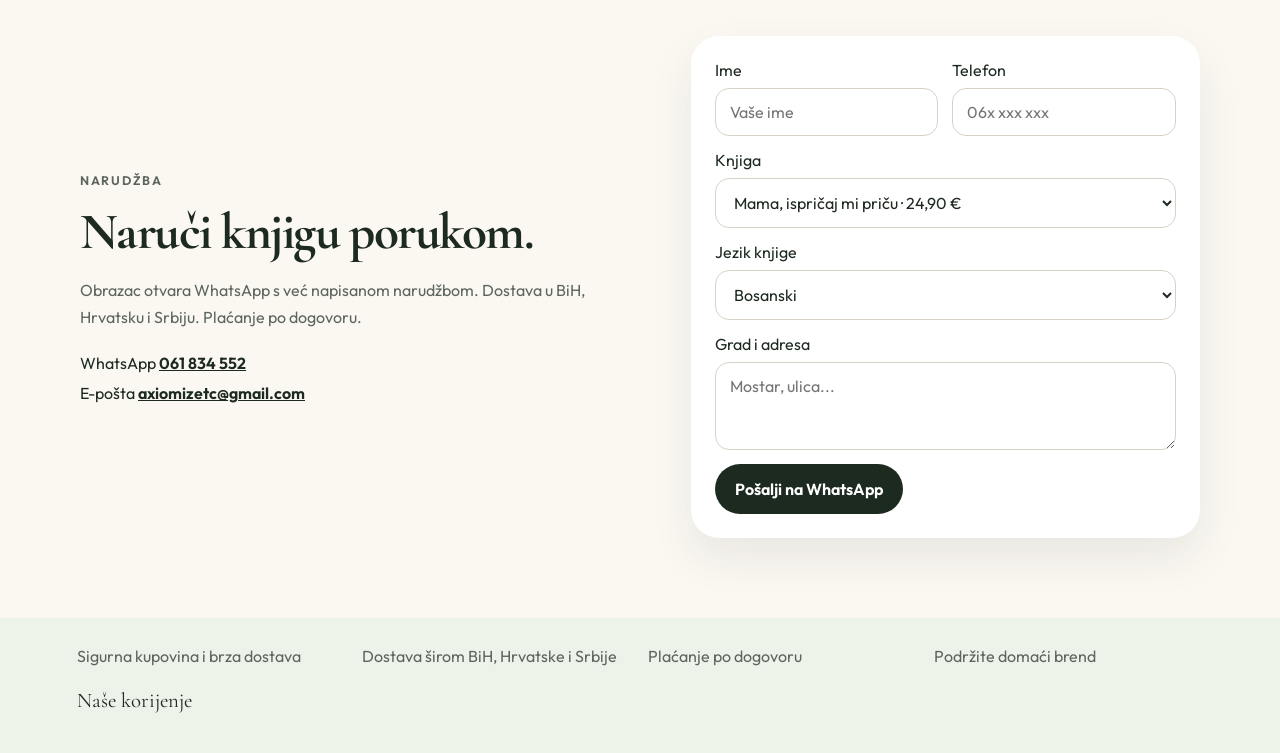
==== commit de8a592d: "Put names on the tree and start with a flag language screen." ====
--- a/mama.html
+++ b/mama.html
@@ -36,10 +36,10 @@
       </nav>
       <div class="header-end">
         <div class="lang" role="group" aria-label="Jezik">
-          <button type="button" data-lang="bs" aria-pressed="true">BS</button>
-          <button type="button" data-lang="hr" aria-pressed="false">HR</button>
-          <button type="button" data-lang="sr" aria-pressed="false">СР</button>
-          <button type="button" data-lang="en" aria-pressed="false">EN</button>
+          <button type="button" data-lang="bs" title="Bosanski" aria-pressed="true"><img src="images/flag-ba.svg" alt="Bosanski" width="28" height="18" /></button>
+          <button type="button" data-lang="hr" title="Hrvatski" aria-pressed="false"><img src="images/flag-hr.svg" alt="Hrvatski" width="28" height="18" /></button>
+          <button type="button" data-lang="sr" title="Srpski" aria-pressed="false"><img src="images/flag-rs.svg" alt="Srpski" width="28" height="18" /></button>
+          <button type="button" data-lang="en" title="English" aria-pressed="false"><img src="images/flag-gb.svg" alt="English" width="28" height="18" /></button>
         </div>
         <a class="header-cta" href="#kontakt" data-i18n="nav.order">Naruči knjigu</a>
       </div>
--- a/css/styles.css
+++ b/css/styles.css
@@ -55,11 +55,20 @@
   background: transparent;
   font: inherit;
   font-weight: 700;
-  padding: 6px 8px;
-  min-width: 36px;
+  padding: 5px 7px;
   border-radius: 999px;
   cursor: pointer;
   color: var(--muted);
+  display: grid;
+  place-items: center;
+}
+.lang button img {
+  display: block;
+  width: 28px;
+  height: 18px;
+  object-fit: cover;
+  border-radius: 3px;
+  box-shadow: 0 0 0 1px rgba(29, 42, 32, 0.12);
 }
 .langs-note { margin-top: 12px; color: var(--green); font-weight: 650; }
 .lang button[aria-pressed="true"] { background: var(--ink); color: #fff; }
@@ -228,6 +237,62 @@
 .foot-grid { display: grid; grid-template-columns: repeat(4, 1fr); gap: 16px; color: var(--muted); }
 footer > p { margin-top: 22px; font-family: "Cormorant Garamond", Georgia, serif; font-size: 1.3rem; }
 
+.welcome {
+  position: fixed;
+  inset: 0;
+  z-index: 80;
+  display: grid;
+  place-items: center;
+  padding: 24px;
+  background:
+    radial-gradient(circle at 50% 20%, #fffaf1, #efe7d6 70%);
+}
+.welcome-card { width: min(760px, 100%); text-align: center; }
+.welcome-brand {
+  letter-spacing: 0.18em;
+  text-transform: uppercase;
+  color: var(--leaf);
+  font-weight: 650;
+  font-size: 0.78rem;
+}
+.welcome-card h1 {
+  font-size: clamp(2.4rem, 6vw, 4.2rem);
+  margin: 12px 0 8px;
+}
+.welcome-multi { color: var(--muted); }
+.welcome-langs {
+  display: grid;
+  grid-template-columns: repeat(4, 1fr);
+  gap: 14px;
+  margin-top: 32px;
+}
+.welcome-langs button {
+  display: grid;
+  gap: 12px;
+  justify-items: center;
+  padding: 22px 12px;
+  border: 1px solid var(--line);
+  border-radius: 24px;
+  background: #fff;
+  cursor: pointer;
+  font: inherit;
+  color: var(--ink);
+  box-shadow: var(--shadow);
+}
+.welcome-langs button:hover { outline: 3px solid rgba(47, 74, 52, 0.18); }
+.welcome-langs img {
+  width: 72px;
+  height: 48px;
+  object-fit: cover;
+  border-radius: 6px;
+  box-shadow: 0 0 0 1px rgba(29, 42, 32, 0.1);
+}
+.welcome-langs strong {
+  font-family: "Cormorant Garamond", Georgia, serif;
+  font-size: 1.5rem;
+}
+body.welcome-open { overflow: hidden; }
+
 .mama-badge {
   margin-top: 16px;
   color: var(--green);
@@ -304,27 +369,14 @@
 
 .tree-page { width: min(1280px, calc(100% - 40px)); margin: 0 auto 80px; }
 .tree-intro { padding: 36px 0 10px; max-width: 40rem; }
-.tree-work {
-  display: grid;
-  grid-template-columns: 320px 1fr;
-  gap: 24px;
-  align-items: start;
-  margin-top: 20px;
-}
-.tree-form {
-  position: sticky;
-  top: 88px;
-  background: #fff;
-  border-radius: 24px;
-  padding: 20px;
-  box-shadow: var(--shadow);
-  display: grid;
-  gap: 12px;
-}
-.form-kicker { font-weight: 650; color: var(--green); }
-#tree-fields { display: grid; gap: 10px; }
-.child-row { display: flex; gap: 8px; }
-.tree-actions, .tree-downloads { display: flex; flex-wrap: wrap; gap: 8px; }
+.tree-work { margin-top: 20px; }
+.tree-toolbar {
+  display: flex;
+  flex-wrap: wrap;
+  gap: 8px;
+  align-items: center;
+  margin-bottom: 16px;
+}
 .btn-quiet {
   border: 0;
   background: transparent;
@@ -353,10 +405,16 @@
   color: var(--leaf);
   font-weight: 650;
 }
-.tree-art h2 {
+.tree-family-title {
+  display: block;
+  width: 100%;
+  border: 0;
+  background: transparent;
   text-align: center;
+  font-family: "Cormorant Garamond", Georgia, serif;
   font-size: 3rem;
   margin: 6px 0 8px;
+  color: var(--ink);
 }
 .tree-stage { position: relative; height: 760px; }
 .tree-bg { position: absolute; inset: 0; width: 100%; height: 100%; }
@@ -370,6 +428,7 @@
 }
 .pair { display: flex; gap: 16px; }
 .leaf-card {
+  position: relative;
   min-width: 150px;
   max-width: 200px;
   padding: 12px 14px 14px;
@@ -379,6 +438,33 @@
   box-shadow: 0 10px 24px rgba(29, 42, 32, 0.08);
   text-align: center;
 }
+.leaf-card input {
+  display: block;
+  width: 100%;
+  margin-top: 6px;
+  border: 0;
+  background: transparent;
+  text-align: center;
+  font-family: "Cormorant Garamond", Georgia, serif;
+  font-size: 1.45rem;
+  font-weight: 600;
+  color: var(--ink);
+}
+.leaf-card input:focus, .tree-family-title:focus {
+  outline: 2px solid rgba(47, 74, 52, 0.25);
+  border-radius: 8px;
+}
+.leaf-remove {
+  position: absolute;
+  top: 4px;
+  right: 6px;
+  border: 0;
+  background: transparent;
+  color: var(--muted);
+  font: inherit;
+  cursor: pointer;
+  line-height: 1;
+}
 .leaf-card span {
   display: block;
   font-size: 0.7rem;
@@ -394,7 +480,7 @@
   font-size: 1.45rem;
   font-weight: 600;
 }
-.leaf-card.is-empty strong { color: #b7b1a6; font-style: italic; }
+.leaf-card.is-empty input { color: #b7b1a6; font-style: italic; }
 .leaf-lg { min-width: 180px; }
 .leaf-hero {
   min-width: 200px;
@@ -403,8 +489,10 @@
   border-color: #2f4a34;
 }
 .leaf-hero span { color: #d7e3d4; }
-.leaf-hero strong { color: #fff; }
-.leaf-hero.is-empty strong { color: #9eae9b; }
+.leaf-hero input { color: #fff; }
+.leaf-hero.is-empty input { color: #9eae9b; }
+.leaf-hero .leaf-remove { color: #d7e3d4; }
+.tree-art.is-exporting .leaf-remove { display: none; }
 .gen-c { height: 150px; gap: 12px; flex-wrap: wrap; }
 .tree-foot {
   text-align: center;
@@ -414,10 +502,10 @@
 }
 
 @media (max-width: 900px) {
-  .hero, .inside, .gift, .contact, .features, .col-grid, .chapters ol, .order-form, .foot-grid, .spread, .tree-work {
+  .hero, .inside, .gift, .contact, .features, .col-grid, .chapters ol, .order-form, .foot-grid, .spread {
     grid-template-columns: 1fr;
   }
-  .tree-form { position: static; }
+  .welcome-langs { grid-template-columns: 1fr 1fr; }
   .mama-cover { min-height: 360px; }
   .hero-photo img, .inside img, .gift img { height: 300px; }
   h1 { font-size: 2.5rem; }
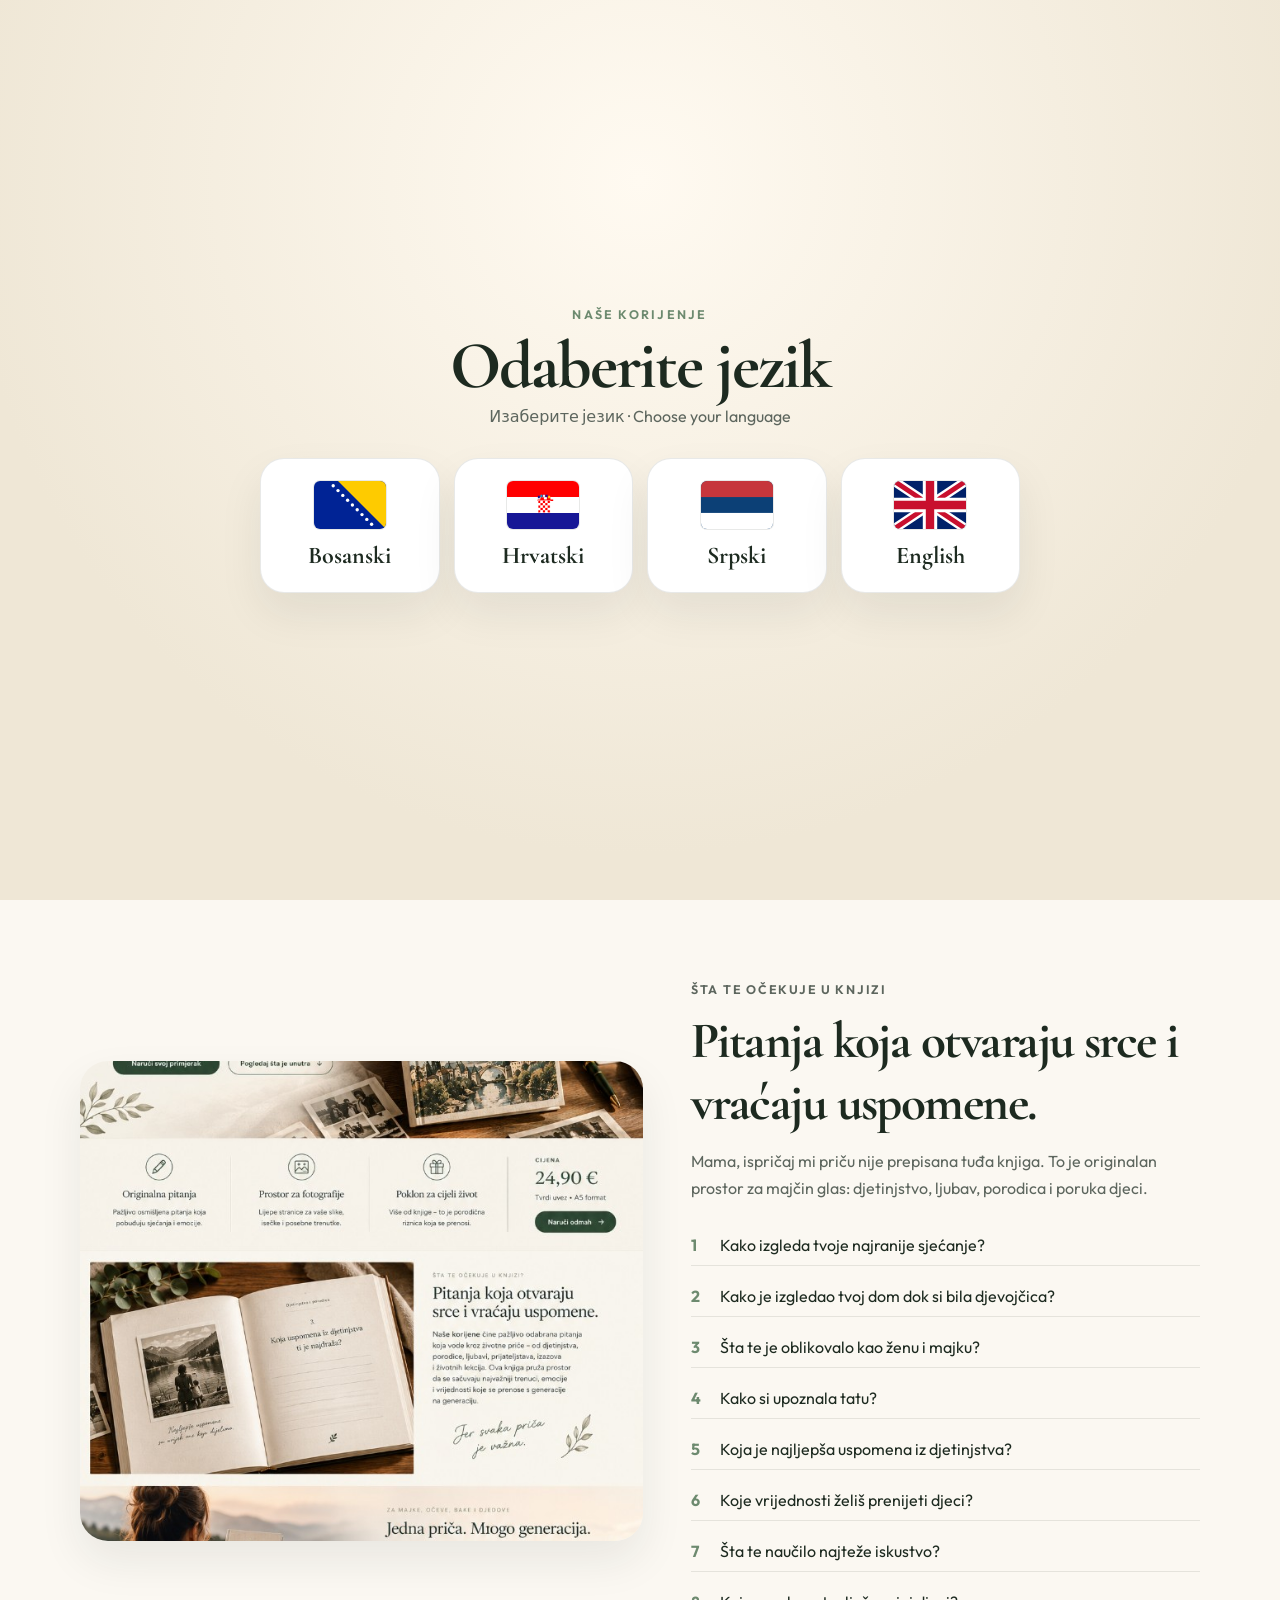
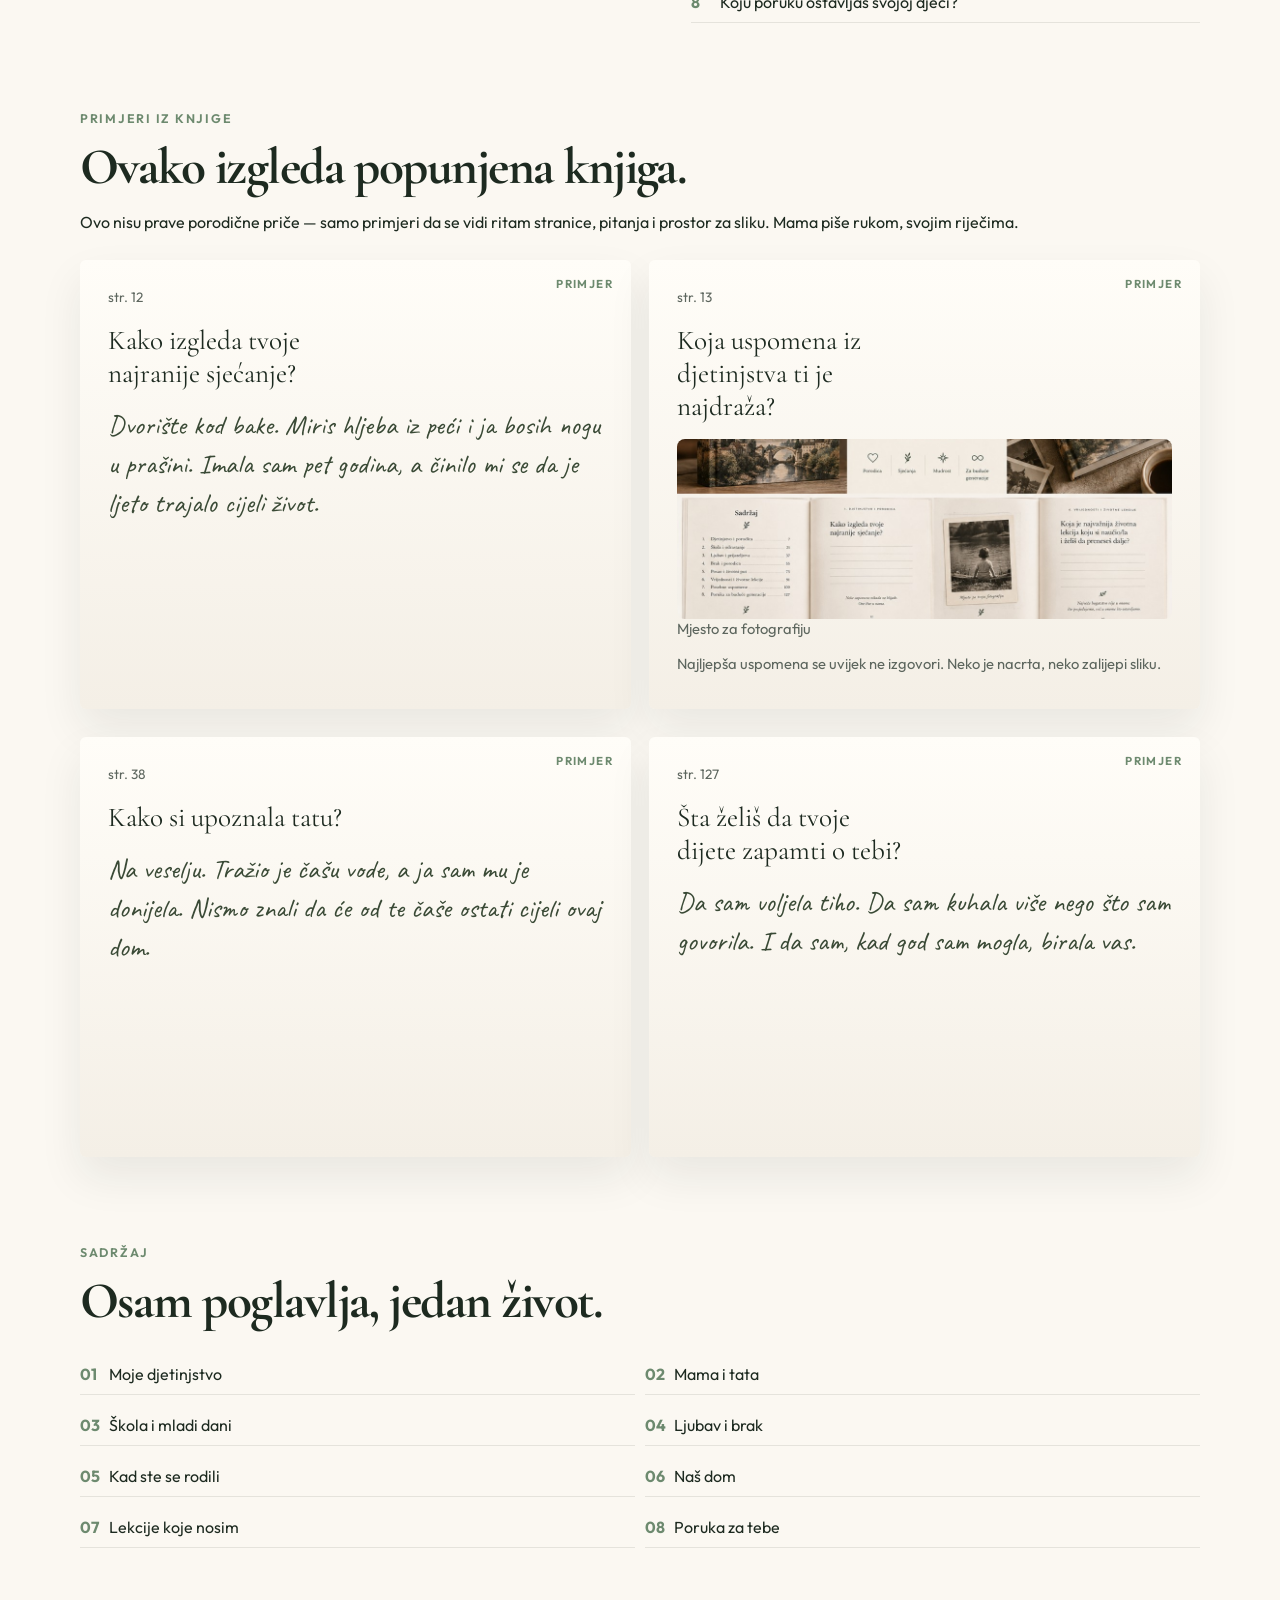
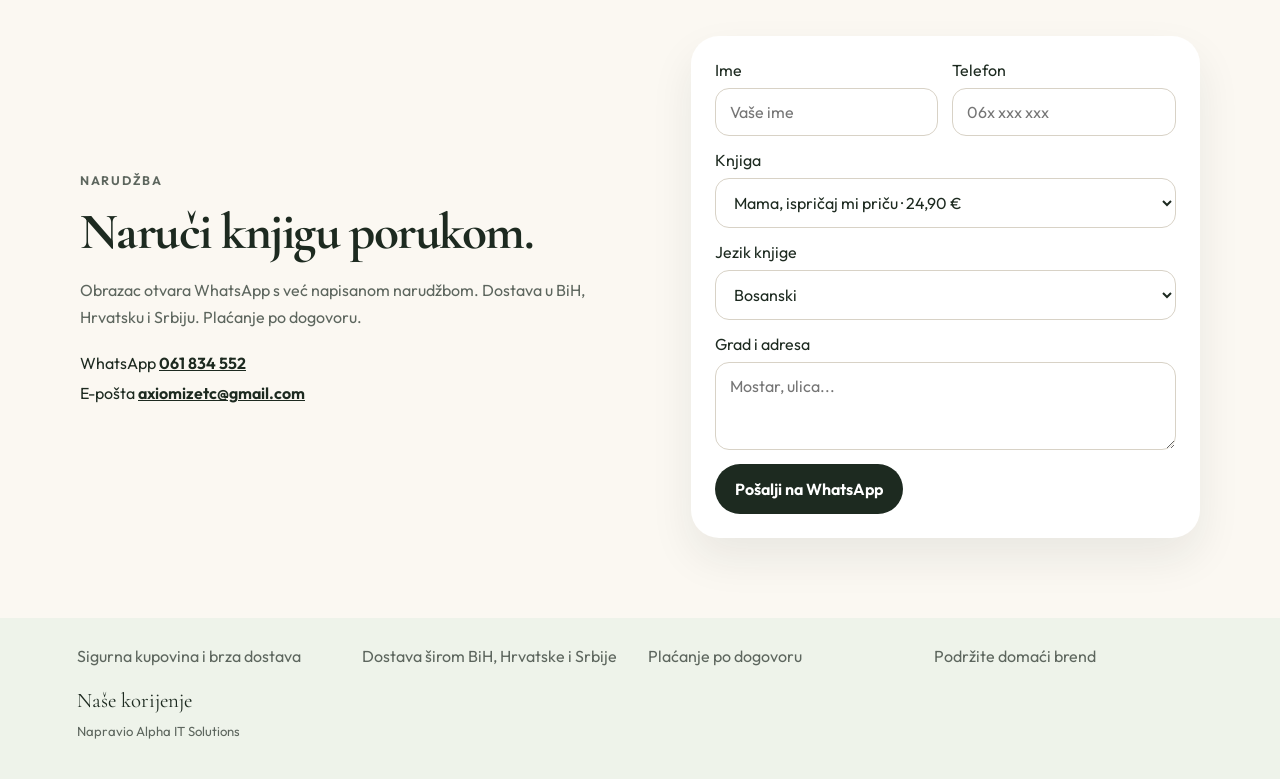
==== commit de7bb48b: "Credit Alpha IT Solutions in the footer." ====
--- a/mama.html
+++ b/mama.html
@@ -213,6 +213,9 @@
         <p data-i18n="foot.4">Podržite domaći brend</p>
       </div>
       <p>Naše korijenje</p>
+      <p class="built-by">
+        <a href="https://alphait-solutions.com/" target="_blank" rel="noopener noreferrer" data-i18n="built.by">Napravio Alpha IT Solutions</a>
+      </p>
     </footer>
     <script src="js/i18n.js"></script>
     <script src="js/main.js"></script>
--- a/css/styles.css
+++ b/css/styles.css
@@ -236,6 +236,17 @@
 footer { margin-top: 80px; padding: 28px 6vw 40px; background: #eef3ea; }
 .foot-grid { display: grid; grid-template-columns: repeat(4, 1fr); gap: 16px; color: var(--muted); }
 footer > p { margin-top: 22px; font-family: "Cormorant Garamond", Georgia, serif; font-size: 1.3rem; }
+.built-by {
+  margin-top: 10px;
+  font-family: inherit;
+  font-size: 0.82rem !important;
+  color: var(--muted);
+}
+.built-by a {
+  color: inherit;
+  text-decoration: none;
+}
+.built-by a:hover { text-decoration: underline; }
 
 .welcome {
   position: fixed;
@@ -367,7 +378,7 @@
 .page-photo img { height: 180px; width: 100%; object-fit: cover; border-radius: 8px; }
 .page-photo figcaption, .page-note { color: var(--muted); font-size: 0.92rem; }
 
-.tree-page { width: min(1280px, calc(100% - 40px)); margin: 0 auto 80px; }
+.tree-page { width: min(1680px, calc(100% - 24px)); margin: 0 auto 80px; }
 .tree-intro { padding: 36px 0 10px; max-width: 40rem; }
 .tree-work { margin-top: 20px; }
 .tree-toolbar {
@@ -388,15 +399,16 @@
 }
 .tree-scroll { overflow-x: auto; padding-bottom: 8px; }
 .tree-art {
-  width: 1200px;
-  min-height: 900px;
-  padding: 28px 32px 20px;
+  width: 1600px;
+  min-height: 1040px;
+  padding: 36px 32px 24px;
   border-radius: 28px;
   background:
     radial-gradient(circle at 50% 20%, #fffaf1, #f3eee4 70%);
   box-shadow: var(--shadow);
   color: var(--ink);
 }
+.tree-art.has-prapra { min-height: 1180px; }
 .tree-brand {
   text-align: center;
   letter-spacing: 0.18em;
@@ -413,10 +425,14 @@
   text-align: center;
   font-family: "Cormorant Garamond", Georgia, serif;
   font-size: 3rem;
-  margin: 6px 0 8px;
-  color: var(--ink);
-}
-.tree-stage { position: relative; height: 760px; }
+  line-height: 1.15;
+  min-height: 4.2rem;
+  margin: 10px 0 16px;
+  color: var(--ink);
+}
+h2.tree-family-title { font-weight: 500; }
+.tree-stage { position: relative; height: 900px; }
+.tree-art.has-prapra .tree-stage { height: 1040px; }
 .tree-bg { position: absolute; inset: 0; width: 100%; height: 100%; }
 .gen {
   position: relative;
@@ -424,8 +440,16 @@
   display: flex;
   justify-content: space-around;
   align-items: center;
-  height: 170px;
-}
+  height: 148px;
+}
+.gen[hidden],
+#tree-prapra[hidden] {
+  display: none !important;
+}
+.gen-gg, .gen-ggg { height: 132px; }
+.gen-p { gap: 72px; }
+.gen-s { gap: 14px; justify-content: center; flex-wrap: wrap; }
+.sibs { display: flex; flex-wrap: wrap; gap: 12px; justify-content: center; }
 .pair { display: flex; gap: 16px; }
 .leaf-card {
   position: relative;
@@ -481,6 +505,8 @@
   font-weight: 600;
 }
 .leaf-card.is-empty input { color: #b7b1a6; font-style: italic; }
+.leaf-sm { min-width: 132px; max-width: 168px; padding: 8px 10px 10px; }
+.leaf-sm input, .leaf-sm strong { font-size: 1.2rem; }
 .leaf-lg { min-width: 180px; }
 .leaf-hero {
   min-width: 200px;
